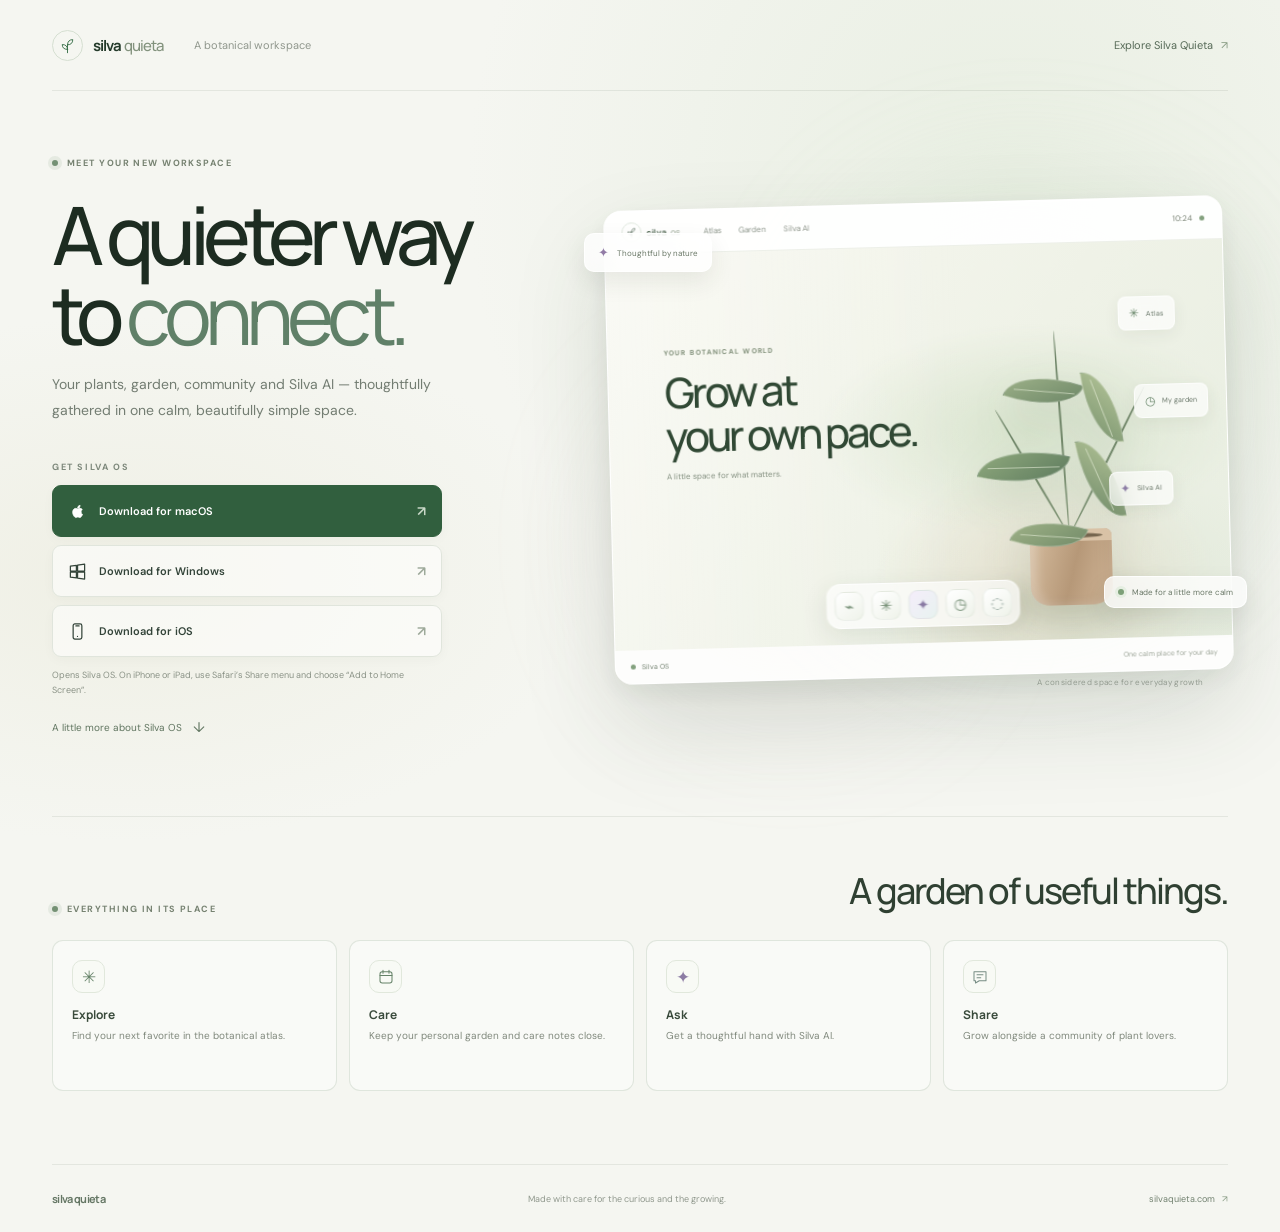
==== index.html @ b651bb61 "Add files via upload" ====
<!doctype html>
<html lang="en">
  <head>
    <meta charset="utf-8">
    <meta name="viewport" content="width=device-width, initial-scale=1, viewport-fit=cover">
    <meta name="theme-color" content="#f5f6f1">
    <meta name="description" content="Meet Silva OS: a quiet botanical workspace for your desktop and phone.">
    <meta property="og:title" content="Silva OS — a quieter kind of workspace">
    <meta property="og:description" content="Your botanical world, thoughtfully gathered in one place.">
    <meta property="og:type" content="website">
    <title>Silva OS — a quieter kind of workspace</title>
    <link rel="icon" href="./icon.svg" type="image/svg+xml">
    <link rel="stylesheet" href="./style.css?v=1">
    <script src="./app.js?v=1" defer></script>
  </head>
  <body>
    <div class="page-shell">
      <header class="site-header">
        <a class="brand" href="https://silvaquieta.com/" aria-label="Silva Quieta home">
          <span class="brand-mark" aria-hidden="true">
            <svg viewBox="0 0 32 32"><path d="M16 27V15m0 7c-5.3 0-8-2.7-8-7.5 4.9 0 8 2.5 8 7.5Zm0-7c0-5.2 3.2-8 8-8 0 5.2-2.7 8-8 8Z"/></svg>
          </span>
          <span>silva <b>quieta</b></span>
        </a>
        <span class="header-caption">A botanical workspace</span>
        <a class="header-link" href="https://silvaquieta.com/">Explore Silva Quieta <span aria-hidden="true">↗</span></a>
      </header>

      <main>
        <section class="hero" aria-labelledby="hero-title">
          <div class="hero-copy">
            <p class="eyebrow"><span class="eyebrow-dot"></span> MEET YOUR NEW WORKSPACE</p>
            <h1 id="hero-title">A quieter way<br>to <em>connect.</em></h1>
            <p class="hero-description">
              Your plants, garden, community and Silva AI — thoughtfully gathered in one calm,
              beautifully simple space.
            </p>
            <div class="download-area" id="download">
              <p class="download-label">GET SILVA OS</p>
              <div class="download-actions" aria-label="Install Silva OS">
                <a class="download-button download-primary" href="https://os.silvaquieta.com/app/" data-platform="macos">
                  <svg viewBox="0 0 24 24" aria-hidden="true"><path d="M16.4 12.7c0-2 1.6-3 1.7-3.1a3.7 3.7 0 0 0-2.9-1.6c-1.2-.1-2.3.7-2.9.7s-1.5-.7-2.5-.7a3.9 3.9 0 0 0-3.3 2c-1.4 2.4-.4 5.9 1 7.8.7.9 1.4 1.9 2.4 1.9s1.3-.6 2.5-.6 1.6.6 2.6.6 1.7-.9 2.3-1.9a8 8 0 0 0 1.1-2.2 3.4 3.4 0 0 1-2-2.9ZM14.5 6.7a3.6 3.6 0 0 0 .8-2.5 3.8 3.8 0 0 0-2.4 1.2 3.4 3.4 0 0 0-.8 2.4 3.2 3.2 0 0 0 2.4-1.1Z"/></svg>
                  <span>Download for macOS</span>
                  <span class="button-arrow" aria-hidden="true">↗</span>
                </a>
                <a class="download-button" href="https://os.silvaquieta.com/app/" data-platform="windows">
                  <svg viewBox="0 0 24 24" aria-hidden="true"><path d="m3 5.2 7.6-1v7.3H3V5.2Zm9.1-1.2L21 2.7v8.8h-8.9V4Zm-9.1 8.8h7.6v7.3L3 19.2v-6.4Zm9.1 0H21v8.8l-8.9-1.3v-7.5Z"/></svg>
                  <span>Download for Windows</span>
                  <span class="button-arrow" aria-hidden="true">↗</span>
                </a>
                <a class="download-button" href="https://os.silvaquieta.com/app/" data-platform="ios">
                  <svg viewBox="0 0 24 24" aria-hidden="true"><rect x="6.5" y="2.5" width="11" height="19" rx="2.2"/><path d="M10 5h4m-2 13.2h.01"/></svg>
                  <span>Download for iOS</span>
                  <span class="button-arrow" aria-hidden="true">↗</span>
                </a>
              </div>
              <p class="install-hint" id="install-hint" aria-live="polite">
                Opens Silva OS. On iPhone or iPad, use Safari’s Share menu and choose “Add to Home Screen”.
              </p>
            </div>
            <a class="learn-link" href="#inside">A little more about Silva OS <span aria-hidden="true">↓</span></a>
          </div>

          <div class="hero-art" aria-label="Preview of the Silva OS workspace">
            <div class="ambient ambient-one"></div>
            <div class="ambient ambient-two"></div>
            <div class="desktop-preview">
              <div class="preview-topbar">
                <div class="preview-brand">
                  <span class="mini-mark" aria-hidden="true">
                    <svg viewBox="0 0 32 32"><path d="M16 27V15m0 7c-5.3 0-8-2.7-8-7.5 4.9 0 8 2.5 8 7.5Zm0-7c0-5.2 3.2-8 8-8 0 5.2-2.7 8-8 8Z"/></svg>
                  </span>
                  silva <b>os</b>
                </div>
                <div class="preview-menu"><span>Atlas</span><span>Garden</span><span>Silva AI</span></div>
                <span class="preview-time">10:24 <i></i></span>
              </div>
              <div class="preview-scene">
                <div class="scene-copy">
                  <span class="scene-kicker">YOUR BOTANICAL WORLD</span>
                  <span class="scene-title">Grow at<br>your own pace.</span>
                  <span class="scene-subtitle">A little space for what matters.</span>
                </div>
                <div class="plant-illustration" aria-hidden="true">
                  <span class="plant-shadow"></span>
                  <span class="stem stem-main"></span>
                  <span class="stem stem-left"></span>
                  <span class="stem stem-right"></span>
                  <span class="leaf leaf-one"></span>
                  <span class="leaf leaf-two"></span>
                  <span class="leaf leaf-three"></span>
                  <span class="leaf leaf-four"></span>
                  <span class="leaf leaf-five"></span>
                  <span class="pot"><i></i></span>
                </div>
                <div class="preview-shortcut shortcut-atlas"><span>✳</span> Atlas</div>
                <div class="preview-shortcut shortcut-garden"><span>◷</span> My garden</div>
                <div class="preview-shortcut shortcut-ai"><span>✦</span> Silva AI</div>
                <div class="preview-dock">
                  <span class="dock-glyph glyph-leaf">⌁</span>
                  <span class="dock-glyph glyph-atlas">✳</span>
                  <span class="dock-glyph glyph-ai">✦</span>
                  <span class="dock-glyph glyph-garden">◷</span>
                  <span class="dock-glyph glyph-community">◌</span>
                </div>
              </div>
              <div class="preview-caption"><span><i></i> Silva OS</span><span>One calm place for your day</span></div>
            </div>
            <div class="floating-note note-top"><span class="note-icon">✦</span><span>Thoughtful by nature</span></div>
            <div class="floating-note note-bottom"><span class="note-online"></span><span>Made for a little more calm</span></div>
            <span class="art-caption">A considered space for everyday growth</span>
          </div>
        </section>

        <section class="inside-section" id="inside" aria-labelledby="inside-title">
          <div class="section-heading">
            <p class="eyebrow"><span class="eyebrow-dot"></span> EVERYTHING IN ITS PLACE</p>
            <h2 id="inside-title">A garden of useful things.</h2>
          </div>
          <div class="feature-grid">
            <article class="feature-card">
              <span class="feature-icon icon-atlas" aria-hidden="true">✳</span>
              <h3>Explore</h3>
              <p>Find your next favorite in the botanical atlas.</p>
            </article>
            <article class="feature-card">
              <span class="feature-icon icon-garden" aria-hidden="true">
                <svg viewBox="0 0 24 24"><rect x="4" y="5" width="16" height="15" rx="3"/><path d="M8 3v4m8-4v4M4 10h16"/></svg>
              </span>
              <h3>Care</h3>
              <p>Keep your personal garden and care notes close.</p>
            </article>
            <article class="feature-card">
              <span class="feature-icon icon-ai" aria-hidden="true">✦</span>
              <h3>Ask</h3>
              <p>Get a thoughtful hand with Silva AI.</p>
            </article>
            <article class="feature-card">
              <span class="feature-icon icon-community" aria-hidden="true">
                <svg viewBox="0 0 24 24"><path d="M4 5h16v12h-9l-5 3v-3H4z"/><path d="M8 9h8m-8 4h5"/></svg>
              </span>
              <h3>Share</h3>
              <p>Grow alongside a community of plant lovers.</p>
            </article>
          </div>
        </section>
      </main>

      <footer class="site-footer">
        <a class="footer-brand" href="https://silvaquieta.com/">silva quieta</a>
        <span>Made with care for the curious and the growing.</span>
        <a href="https://silvaquieta.com/">silvaquieta.com <span aria-hidden="true">↗</span></a>
      </footer>
    </div>
  </body>
</html>
---- style.css ----
@import url("https://fonts.googleapis.com/css2?family=DM+Sans:wght@400;500;600;700&family=Manrope:wght@400;500;600;700;800&display=swap");

:root {
  color-scheme: light;
  --paper: #f5f6f1;
  --ink: #1d2820;
  --muted: #6f786e;
  --green: #346c45;
  --green-deep: #264f35;
  --line: #e4e8df;
  font-family: "DM Sans", -apple-system, BlinkMacSystemFont, "Segoe UI", sans-serif;
  font-synthesis: none;
  text-rendering: optimizeLegibility;
  -webkit-font-smoothing: antialiased;
}

* { box-sizing: border-box; }

html { min-width: 320px; scroll-behavior: smooth; }

body {
  min-width: 320px;
  margin: 0;
  color: var(--ink);
  background:
    radial-gradient(ellipse at 79% 15%, rgb(223 233 215 / 56%), transparent 34rem),
    radial-gradient(ellipse at 10% 47%, rgb(236 236 222 / 65%), transparent 29rem),
    var(--paper);
}

button, a { font: inherit; }
a { color: inherit; }
button:focus-visible, a:focus-visible { outline: 3px solid #6d9a74; outline-offset: 4px; }

.page-shell { width: min(1320px, calc(100% - 104px)); margin-inline: auto; }

.site-header {
  display: flex;
  height: 91px;
  align-items: center;
  border-bottom: 1px solid rgb(45 65 47 / 9%);
}

.brand, .footer-brand {
  display: inline-flex;
  align-items: center;
  gap: 10px;
  color: #233a2a;
  font-family: Manrope, sans-serif;
  font-size: 15px;
  font-weight: 700;
  letter-spacing: -.06em;
  text-decoration: none;
}

.brand b { color: #82927d; font-weight: 500; }
.brand-mark { display: grid; width: 31px; height: 31px; place-items: center; border: 1px solid #d5dfd1; border-radius: 50%; color: var(--green); }
.brand-mark svg, .mini-mark svg { width: 21px; fill: none; stroke: currentColor; stroke-linecap: round; stroke-linejoin: round; stroke-width: 1.4; }
.header-caption { margin-left: 31px; color: #90978d; font-size: 11px; }
.header-link { margin-left: auto; color: #566a57; font-size: 11px; text-decoration: none; }
.header-link span, .site-footer a span { padding-left: 5px; color: #879b83; }
.header-link:hover, .site-footer a:hover { color: var(--green-deep); }

.hero {
  display: grid;
  min-height: 696px;
  grid-template-columns: minmax(390px, .86fr) minmax(0, 1.14fr);
  align-items: center;
  gap: clamp(40px, 7vw, 110px);
  padding: 48px 0 76px;
}

.hero-copy { position: relative; z-index: 1; padding: 18px 0 4px; }
.eyebrow { display: flex; align-items: center; gap: 9px; margin: 0; color: #768271; font-size: 9px; font-weight: 700; letter-spacing: .16em; }
.eyebrow-dot { width: 6px; height: 6px; border-radius: 50%; background: #749174; box-shadow: 0 0 0 4px rgb(116 145 116 / 12%); }

h1, h2, h3, p { margin-top: 0; }

.hero h1 {
  margin: 26px 0 17px;
  color: #1d2c21;
  font-family: Manrope, Georgia, serif;
  font-size: clamp(54px, 6.3vw, 82px);
  font-weight: 500;
  letter-spacing: -.085em;
  line-height: .99;
}

.hero h1 em { color: #608068; font-weight: 400; }
.hero-description { max-width: 390px; margin-bottom: 0; color: #737d72; font-size: 14px; line-height: 1.85; }
.download-area { margin-top: 38px; }
.download-label { margin-bottom: 12px; color: #7d887b; font-size: 9px; font-weight: 700; letter-spacing: .18em; }
.download-actions { display: grid; max-width: 390px; gap: 8px; }

.download-button {
  display: flex;
  min-height: 52px;
  align-items: center;
  gap: 12px;
  border: 1px solid #e0e5dc;
  border-radius: 9px;
  padding: 0 15px;
  background: rgb(255 255 255 / 54%);
  box-shadow: 0 3px 12px rgb(34 53 37 / 3%);
  color: #334439;
  font-size: 11px;
  font-weight: 600;
  text-decoration: none;
  transition: transform .18s ease, box-shadow .18s ease, border-color .18s ease, background .18s ease;
}

.download-button:hover {
  transform: translateY(-2px);
  border-color: #bacbb8;
  background: #fff;
  box-shadow: 0 9px 22px rgb(34 53 37 / 9%);
}

.download-button svg { width: 19px; height: 19px; flex: 0 0 auto; fill: none; stroke: currentColor; stroke-linecap: round; stroke-linejoin: round; stroke-width: 1.55; }
.download-primary { border-color: #315f3e; background: #315f3e; color: #fff; }
.download-primary svg { fill: currentColor; stroke-width: .8; }
.download-primary:hover { border-color: #264d32; background: #264d32; }
.button-arrow { margin-left: auto; color: #9da99a; font-size: 14px; }
.download-primary .button-arrow { color: #c9d8c8; }
.install-hint { max-width: 385px; min-height: 32px; margin: 11px 0 0; color: #8a9286; font-size: 9px; line-height: 1.65; }
.learn-link { display: inline-flex; align-items: center; gap: 11px; margin-top: 18px; color: #607560; font-size: 10px; text-decoration: none; }
.learn-link span { font-size: 14px; transition: transform .16s ease; }
.learn-link:hover span { transform: translateY(3px); }

.hero-art { position: relative; display: grid; min-height: 480px; place-items: center; isolation: isolate; }
.ambient { position: absolute; z-index: -1; width: 370px; height: 370px; border-radius: 50%; filter: blur(80px); opacity: .43; pointer-events: none; }
.ambient-one { top: 3%; right: 3%; background: #d7e5d1; }
.ambient-two { bottom: 1%; left: 7%; width: 270px; height: 270px; background: #e9deda; opacity: .38; }

.desktop-preview {
  position: relative;
  width: min(620px, 100%);
  overflow: hidden;
  border: 1px solid rgb(255 255 255 / 88%);
  border-radius: 18px;
  background: rgb(255 255 255 / 79%);
  box-shadow: 0 42px 95px rgb(45 66 45 / 15%), 0 9px 26px rgb(45 66 45 / 7%), inset 0 1px #fff;
  transform: rotate(-1.5deg);
  animation: preview-arrive .8s cubic-bezier(.2, .75, .3, 1) both;
}

.preview-topbar { display: flex; height: 43px; align-items: center; gap: 24px; padding: 0 17px; border-bottom: 1px solid #edf0e9; background: rgb(255 255 255 / 74%); }
.preview-brand { display: flex; align-items: center; gap: 5px; color: #526954; font-family: Manrope, sans-serif; font-size: 9px; font-weight: 700; letter-spacing: -.04em; }
.preview-brand b { color: #a4b09f; font-weight: 500; }
.mini-mark { display: grid; width: 20px; height: 20px; place-items: center; border: 1px solid #e1e9de; border-radius: 50%; }
.mini-mark svg { width: 14px; }
.preview-menu { display: flex; gap: 17px; color: #8c9589; font-size: 8px; }
.preview-time { display: flex; align-items: center; gap: 7px; margin-left: auto; color: #778273; font-size: 8px; }
.preview-time i, .preview-caption i { width: 5px; height: 5px; border-radius: 50%; background: #83a17e; }

.preview-scene {
  position: relative;
  height: 396px;
  overflow: hidden;
  background:
    radial-gradient(ellipse at 68% 47%, rgb(205 221 193 / 66%), transparent 36%),
    radial-gradient(ellipse at 70% 86%, rgb(235 221 201 / 64%), transparent 28%),
    linear-gradient(130deg, #f8f8f1 0%, #eff2e7 53%, #e8eee1 100%);
}

.preview-scene::before {
  position: absolute;
  inset: 0;
  background: linear-gradient(90deg, rgb(255 255 255 / 25%), transparent 57%), radial-gradient(ellipse at 75% 100%, rgb(137 164 129 / 13%), transparent 34%);
  content: "";
}

.scene-copy { position: absolute; z-index: 1; top: 24%; left: 9%; display: grid; gap: 13px; }
.scene-kicker { color: #7f8e78; font-size: 7px; font-weight: 700; letter-spacing: .18em; }
.scene-title { color: #304834; font-family: Manrope, Georgia, serif; font-size: clamp(27px, 3.3vw, 42px); font-weight: 500; letter-spacing: -.07em; line-height: 1.05; }
.scene-subtitle { color: #849080; font-size: 8px; }

.plant-illustration { position: absolute; right: 7%; bottom: 15px; width: 230px; height: 315px; filter: drop-shadow(0 15px 19px rgb(58 76 48 / 11%)); }
.plant-shadow { position: absolute; right: 6px; bottom: 4px; width: 211px; height: 39px; border-radius: 50%; background: rgb(86 105 70 / 11%); filter: blur(11px); }
.stem { position: absolute; bottom: 88px; left: 112px; width: 2px; border-radius: 50%; background: linear-gradient(#61795b, #819577); transform-origin: bottom; }
.stem-main { height: 206px; transform: rotate(-3deg); }
.stem-left { height: 147px; transform: rotate(-29deg); }
.stem-right { height: 167px; transform: rotate(28deg); }
.leaf { position: absolute; z-index: 1; display: block; width: 75px; height: 34px; border: 1px solid rgb(255 255 255 / 23%); border-radius: 100% 0 100% 0; background: linear-gradient(140deg, #a5b88e, #647f61); }
.leaf::after { position: absolute; top: 50%; left: 7px; width: 84%; height: 1px; background: rgb(240 245 225 / 54%); content: ""; transform: rotate(-13deg); }
.leaf-one { top: 64px; left: 53px; transform: rotate(19deg); }
.leaf-two { top: 82px; left: 111px; background: linear-gradient(135deg, #b8c89b, #77916d); transform: rotate(83deg); }
.leaf-three { top: 137px; left: 25px; width: 88px; height: 39px; background: linear-gradient(135deg, #95ae80, #58765b); transform: rotate(13deg); }
.leaf-four { top: 152px; left: 104px; width: 83px; height: 37px; background: linear-gradient(135deg, #b5c598, #6e8968); transform: rotate(80deg); }
.leaf-five { top: 209px; left: 56px; width: 73px; height: 33px; background: linear-gradient(135deg, #a4b68b, #6c8664); transform: rotate(18deg); }
.pot { position: absolute; bottom: 19px; left: 73px; width: 82px; height: 76px; overflow: hidden; border-radius: 7px 7px 19px 19px; background: linear-gradient(105deg, #d6bd9f, #b69878 53%, #d2b799); box-shadow: inset 6px 0 11px rgb(255 255 255 / 25%), inset -8px 0 12px rgb(95 67 44 / 9%); }
.pot::before { position: absolute; top: 0; left: 0; width: 100%; height: 12px; background: #d9c2a6; content: ""; }
.pot i { position: absolute; top: 4px; left: 9px; width: 64px; height: 5px; border-radius: 50%; background: #75654e; }

.preview-shortcut { position: absolute; z-index: 1; display: flex; align-items: center; gap: 7px; border: 1px solid rgb(255 255 255 / 69%); border-radius: 8px; padding: 8px 10px; background: rgb(255 255 255 / 67%); box-shadow: 0 5px 16px rgb(58 76 48 / 7%); color: #657365; font-size: 7px; backdrop-filter: blur(10px); }
.preview-shortcut span { color: #638265; font-size: 12px; }
.shortcut-atlas { top: 14%; right: 8%; }
.shortcut-garden { top: 36%; right: 3%; }
.shortcut-ai { top: 58%; right: 9%; }
.shortcut-ai span { color: #8b7ca4; }
.preview-dock { position: absolute; z-index: 2; bottom: 16px; left: 50%; display: flex; gap: 8px; border: 1px solid rgb(255 255 255 / 87%); border-radius: 14px; padding: 7px; background: rgb(255 255 255 / 65%); box-shadow: 0 7px 24px rgb(48 66 47 / 10%); backdrop-filter: blur(20px); transform: translateX(-50%); }
.dock-glyph { display: grid; width: 29px; height: 29px; place-items: center; border: 1px solid rgb(112 139 104 / 12%); border-radius: 9px; background: linear-gradient(145deg, #fff, #eef2e9); color: #678368; font-size: 15px; }
.glyph-ai { background: linear-gradient(135deg, #f4edfa, #e7f2ef); color: #8879a2; }
.glyph-community { color: #81958e; }
.preview-caption { display: flex; height: 33px; align-items: center; justify-content: space-between; padding: 0 15px; color: #9aa295; font-size: 7px; }
.preview-caption span:first-child { display: flex; align-items: center; gap: 6px; color: #71806e; }
.floating-note { position: absolute; z-index: 2; display: flex; align-items: center; gap: 8px; border: 1px solid rgb(255 255 255 / 79%); border-radius: 10px; padding: 10px 13px; background: rgb(255 255 255 / 76%); box-shadow: 0 10px 25px rgb(42 58 42 / 9%); color: #697766; font-size: 8px; backdrop-filter: blur(16px); }
.note-top { top: 7%; left: -4%; }
.note-icon { color: #927ca6; font-size: 13px; }
.note-bottom { right: -3%; bottom: 15%; }
.note-online { width: 6px; height: 6px; border-radius: 50%; background: #7da078; box-shadow: 0 0 0 3px #e5eee1; }
.art-caption { position: absolute; right: 4%; bottom: -7px; color: #939b90; font-size: 8px; letter-spacing: .04em; }

.inside-section { padding: 49px 0 73px; border-top: 1px solid rgb(45 65 47 / 9%); }
.section-heading { display: flex; align-items: end; justify-content: space-between; gap: 20px; margin-bottom: 25px; }
.section-heading h2 { margin: 0; color: #2f4032; font-family: Manrope, Georgia, serif; font-size: clamp(24px, 3vw, 36px); font-weight: 500; letter-spacing: -.055em; }
.feature-grid { display: grid; grid-template-columns: repeat(4, minmax(0, 1fr)); gap: 12px; }
.feature-card { min-height: 151px; border: 1px solid rgb(219 226 216 / 84%); border-radius: 11px; padding: 19px; background: rgb(255 255 255 / 43%); transition: transform .18s ease, background .18s ease, box-shadow .18s ease; }
.feature-card:hover { transform: translateY(-3px); background: rgb(255 255 255 / 79%); box-shadow: 0 12px 25px rgb(41 58 41 / 6%); }
.feature-icon { display: grid; width: 33px; height: 33px; place-items: center; border: 1px solid #e1e8dc; border-radius: 10px; background: #f8faf5; color: #658268; font-size: 17px; }
.feature-icon svg { width: 18px; fill: none; stroke: currentColor; stroke-linecap: round; stroke-linejoin: round; stroke-width: 1.35; }
.icon-ai { color: #8c7ca4; }
.icon-community { color: #778d84; }
.feature-card h3 { margin: 13px 0 5px; color: #394a3b; font-family: Manrope, sans-serif; font-size: 12px; font-weight: 700; }
.feature-card p { margin: 0; color: #80897d; font-size: 10px; line-height: 1.6; }

.site-footer { display: flex; min-height: 68px; align-items: center; justify-content: space-between; gap: 20px; border-top: 1px solid rgb(45 65 47 / 9%); color: #90988d; font-size: 9px; }
.site-footer .footer-brand { color: #657765; font-size: 11px; }
.site-footer > a:last-child { color: #71816f; text-decoration: none; }

@keyframes preview-arrive {
  from { opacity: 0; transform: translateY(16px) rotate(-1.5deg) scale(.98); }
  to { opacity: 1; transform: translateY(0) rotate(-1.5deg) scale(1); }
}

@media (min-width: 1500px) {
  .hero { min-height: 760px; }
  .hero-art { min-height: 550px; }
  .preview-scene { height: 440px; }
}

@media (max-width: 1000px) {
  .page-shell { width: min(100% - 64px, 760px); }
  .hero { min-height: auto; grid-template-columns: 1fr; gap: 26px; padding: 75px 0 61px; }
  .hero-copy { max-width: 590px; }
  .hero-description { max-width: 470px; }
  .download-actions { max-width: 500px; grid-template-columns: repeat(3, minmax(0, 1fr)); }
  .download-button { min-height: 82px; align-items: flex-start; flex-direction: column; justify-content: center; gap: 7px; padding: 10px 12px; }
  .download-button svg { width: 17px; height: 17px; }
  .button-arrow { position: absolute; align-self: flex-end; margin-top: -36px; }
  .hero-art { min-height: 460px; margin-top: 9px; }
  .desktop-preview { width: min(650px, 92%); }
  .feature-grid { grid-template-columns: repeat(2, minmax(0, 1fr)); }
}

@media (max-width: 600px) {
  .page-shell { width: calc(100% - 36px); }
  .site-header { height: 68px; }
  .brand { gap: 7px; font-size: 13px; }
  .brand-mark { width: 28px; height: 28px; }
  .header-caption { display: none; }
  .header-link { font-size: 9px; }
  .hero { gap: 24px; padding: 54px 0 45px; }
  .eyebrow { font-size: 8px; }
  .hero h1 { margin: 22px 0 13px; font-size: clamp(49px, 15vw, 68px); }
  .hero-description { font-size: 12px; line-height: 1.75; }
  .download-area { margin-top: 29px; }
  .download-actions { grid-template-columns: 1fr; gap: 7px; }
  .download-button { min-height: 49px; align-items: center; flex-direction: row; justify-content: flex-start; gap: 11px; padding: 0 13px; font-size: 10px; }
  .button-arrow { position: static; align-self: auto; margin: 0 0 0 auto; }
  .install-hint { font-size: 9px; }
  .learn-link { margin-top: 13px; font-size: 9px; }
  .hero-art { min-height: 316px; margin: 0 -7px; }
  .desktop-preview { width: 94%; border-radius: 13px; }
  .preview-topbar { height: 35px; gap: 11px; padding-inline: 10px; }
  .preview-menu { gap: 8px; font-size: 7px; }
  .preview-time { font-size: 7px; }
  .preview-scene { height: 252px; }
  .scene-copy { top: 25%; left: 7%; gap: 9px; }
  .scene-kicker { font-size: 6px; }
  .scene-title { font-size: clamp(23px, 7vw, 32px); }
  .scene-subtitle { max-width: 100px; font-size: 7px; }
  .plant-illustration { right: 1%; bottom: 2px; transform: scale(.71); transform-origin: bottom right; }
  .preview-shortcut { gap: 4px; border-radius: 6px; padding: 5px 7px; font-size: 6px; }
  .shortcut-atlas { top: 11%; right: 5%; }
  .shortcut-garden { top: 34%; right: 2%; }
  .shortcut-ai { top: 57%; right: 6%; }
  .preview-dock { bottom: 9px; gap: 5px; padding: 5px; border-radius: 10px; }
  .dock-glyph { width: 23px; height: 23px; border-radius: 7px; font-size: 12px; }
  .preview-caption { height: 26px; padding-inline: 10px; font-size: 6px; }
  .floating-note { gap: 5px; border-radius: 8px; padding: 7px 9px; font-size: 7px; }
  .note-top { top: 0; left: -1%; }
  .note-bottom { right: -1%; bottom: 12%; }
  .art-caption { right: 5%; bottom: -5px; font-size: 7px; }
  .inside-section { padding: 35px 0 44px; }
  .section-heading { display: block; margin-bottom: 17px; }
  .section-heading h2 { margin-top: 13px; font-size: 25px; }
  .feature-grid { gap: 8px; }
  .feature-card { min-height: 133px; padding: 13px; }
  .feature-card h3 { margin-top: 10px; }
  .feature-card p { font-size: 9px; }
  .site-footer { min-height: 62px; flex-wrap: wrap; gap: 5px 12px; padding: 13px 0; font-size: 8px; }
  .site-footer > span { order: 3; width: 100%; }
}

@media (prefers-reduced-motion: reduce) {
  *, *::before, *::after { scroll-behavior: auto !important; animation-duration: .01ms !important; animation-iteration-count: 1 !important; transition-duration: .01ms !important; }
}
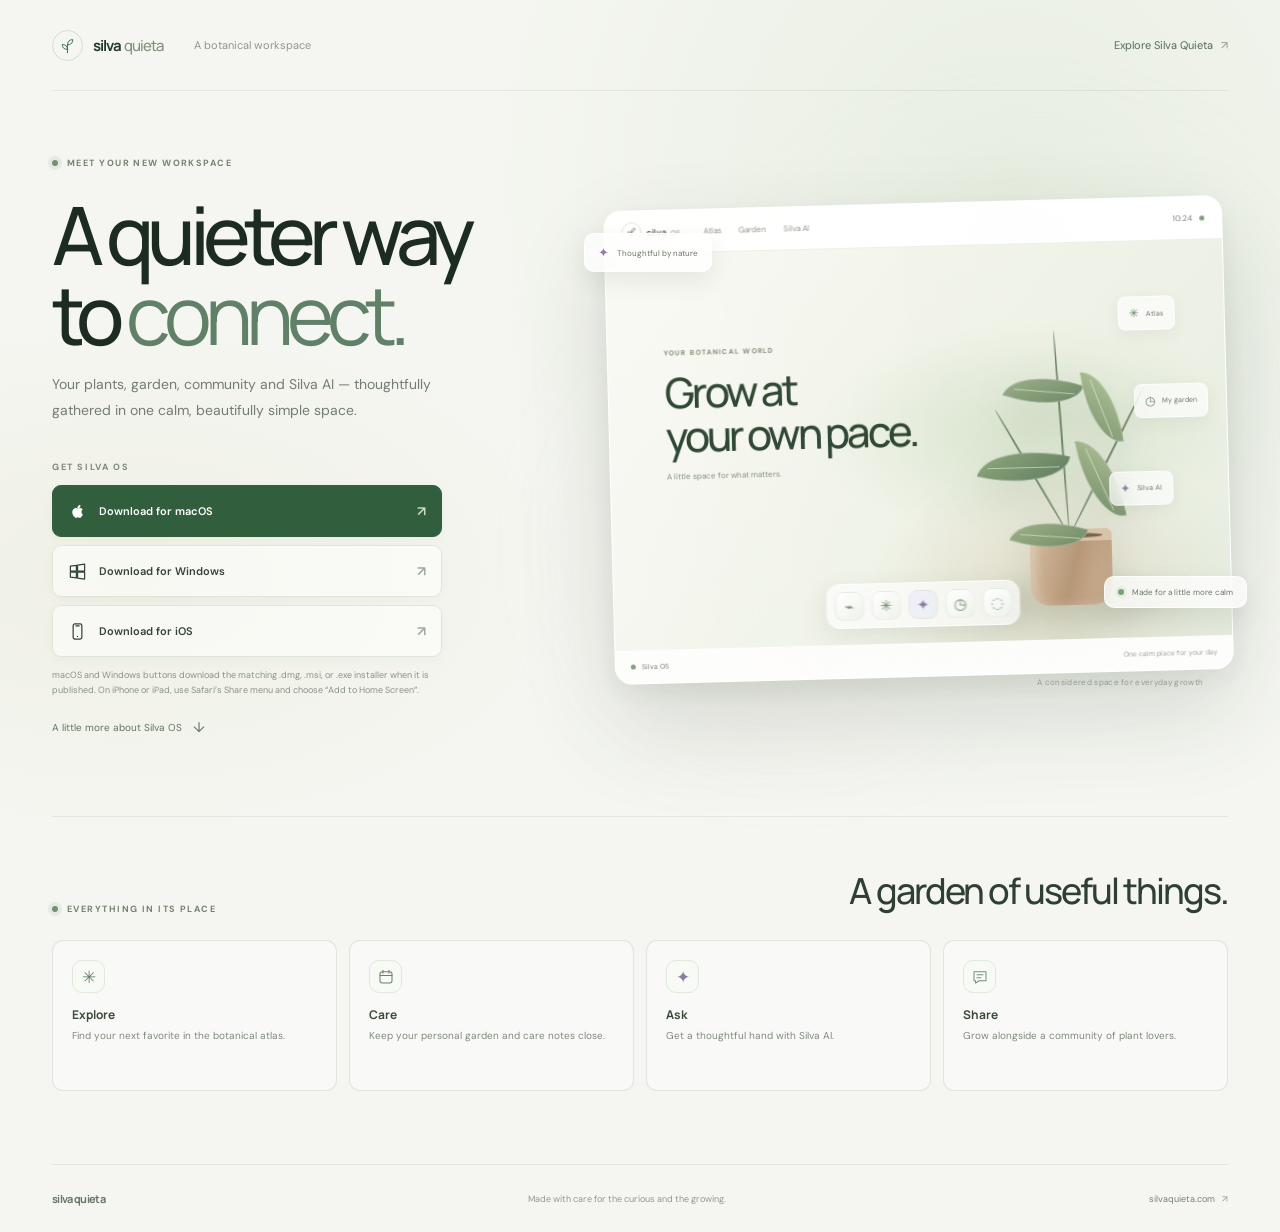
==== commit 57a857ad: "lol" ====
--- a/index.html
+++ b/index.html
@@ -55,7 +55,7 @@
                 </a>
               </div>
               <p class="install-hint" id="install-hint" aria-live="polite">
-                Opens Silva OS. On iPhone or iPad, use Safari’s Share menu and choose “Add to Home Screen”.
+                macOS and Windows buttons download the matching .dmg, .msi, or .exe installer when it is published. On iPhone or iPad, use Safari’s Share menu and choose “Add to Home Screen”.
               </p>
             </div>
             <a class="learn-link" href="#inside">A little more about Silva OS <span aria-hidden="true">↓</span></a>
